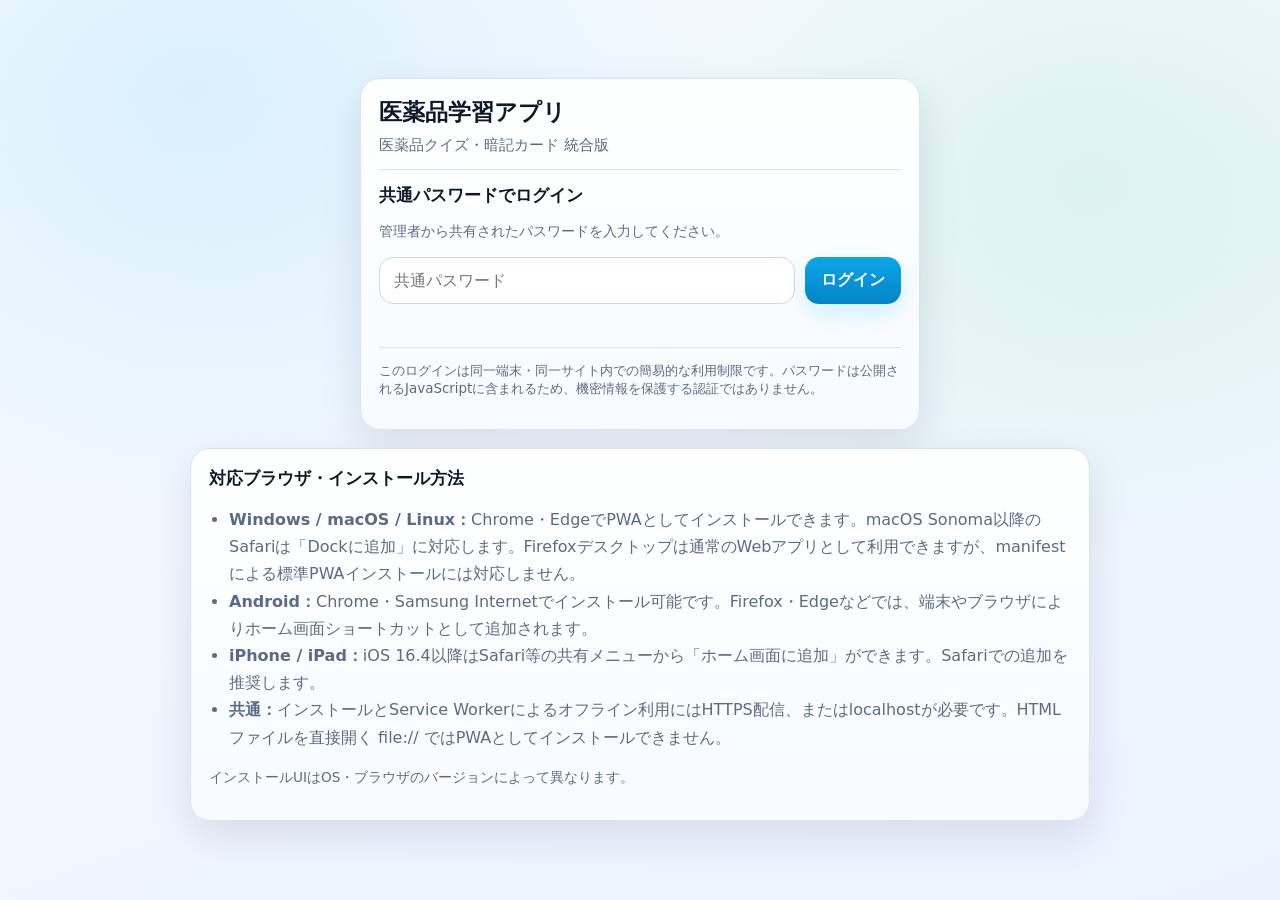
==== 1.indel.html @ 428352ac "医薬品学習アプリ v1.2.2リリース 仕様変更 -暗記カード、クイズアプリの統合 -PWA形式に変更（Android, Win12, IPhone, MacBook対応） -パスワード機能実装" ====
<!DOCTYPE html>
<html lang="ja">
<head>
  <meta charset="UTF-8">
  <meta name="viewport" content="width=device-width, initial-scale=1.0, viewport-fit=cover">
  <meta name="theme-color" content="#0ea5e9">
  <meta name="apple-mobile-web-app-capable" content="yes">
  <meta name="apple-mobile-web-app-status-bar-style" content="default">
  <meta name="apple-mobile-web-app-title" content="医薬品学習">
  <meta name="mobile-web-app-capable" content="yes">
  <link rel="manifest" href="./manifest.json">
  <link rel="icon" href="./icons/icon.svg" type="image/svg+xml">
  <link rel="apple-touch-icon" href="./icons/apple-touch-icon.png">
  <link rel="stylesheet" href="./2.style.css">
  <title>医薬品学習アプリ</title>
</head>
<body>
<div class="app">
  <section id="loginScreen" class="screen active">
    <div class="card loginCard">
      <div class="brand">
        <h1>医薬品学習アプリ</h1>
        <p>医薬品クイズ・暗記カード 統合版</p>
      </div>
      <div class="divider"></div>
      <h2>共通パスワードでログイン</h2>
      <p class="sub">管理者から共有されたパスワードを入力してください。</p>
      <form id="loginForm" class="loginForm">
        <input id="commonPassword" type="password" autocomplete="current-password" placeholder="共通パスワード" required>
        <button class="btn" type="submit">ログイン</button>
      </form>
      <p id="loginError" class="loginError" role="alert"></p>
      <p id="passwordSetupNotice" class="footerNote"></p>
      <div class="divider"></div>
      <p class="tiny">このログインは同一端末・同一サイト内での簡易的な利用制限です。パスワードは公開されるJavaScriptに含まれるため、機密情報を保護する認証ではありません。</p>
    </div>
    <div class="card browserCard">
      <h2>対応ブラウザ・インストール方法</h2>
      <ul>
        <li><b>Windows / macOS / Linux：</b>Chrome・EdgeでPWAとしてインストールできます。macOS Sonoma以降のSafariは「Dockに追加」に対応します。Firefoxデスクトップは通常のWebアプリとして利用できますが、manifestによる標準PWAインストールには対応しません。</li>
        <li><b>Android：</b>Chrome・Samsung Internetでインストール可能です。Firefox・Edgeなどでは、端末やブラウザによりホーム画面ショートカットとして追加されます。</li>
        <li><b>iPhone / iPad：</b>iOS 16.4以降はSafari等の共有メニューから「ホーム画面に追加」ができます。Safariでの追加を推奨します。</li>
        <li><b>共通：</b>インストールとService Workerによるオフライン利用にはHTTPS配信、またはlocalhostが必要です。HTMLファイルを直接開く file:// ではPWAとしてインストールできません。</li>
      </ul>
      <p class="footerNote">インストールUIはOS・ブラウザのバージョンによって異なります。</p>
    </div>
  </section>

  <div id="workspace" class="hidden">
    <header>
      <div class="brand">
        <h1>医薬品学習アプリ</h1>
        <p>医薬品クイズ・暗記カード 統合版</p>
      </div>
      <div class="headerActions">
        <span class="pill">PWA / オフライン対応</span>
        <button class="btn secondary small hidden" id="installBtn" type="button">アプリをインストール</button>
        <button class="btn secondary small" id="logoutBtn" type="button">ログアウト</button>
      </div>
    </header>

    <section id="modeScreen" class="screen active">
      <div class="card" style="margin-bottom:16px">
        <h2>学習モードを選択</h2>
        <p class="sub">利用するモードを選択してください。次の共通メニューでデータと出題設定を行います。</p>
      </div>
      <div class="grid">
        <div class="card modeCard">
          <div><div class="modeIcon">✍️</div><h2 style="margin-top:8px">医薬品クイズ</h2><p>販売名・一般名・薬効の関係を入力解答で確認します。正誤判定、結果集計、誤答復習、学習履歴に対応します。</p></div>
          <button class="btn" id="chooseQuizBtn" type="button">医薬品クイズを選択</button>
        </div>
        <div class="card modeCard">
          <div><div class="modeIcon">🗂️</div><h2 style="margin-top:8px">暗記カード</h2><p>カードをタップして表裏を切り替えます。前後移動、ブックマーク、色分け、保存済みカードだけの学習に対応します。</p></div>
          <button class="btn success" id="chooseFlashBtn" type="button">暗記カードを選択</button>
        </div>
      </div>
      <p class="footerNote">学習補助用アプリです。医療・調剤などの実務では、必ず公的資料や最新の製品資料で再確認してください。</p>
    </section>

    <section id="menuScreen" class="screen">
      <div class="menuToolbar">
        <div><span class="badge" id="modeBadge">医薬品クイズ</span><h2 style="margin-top:8px">共通メニュー・学習設定</h2></div>
        <button class="btn secondary" id="changeModeBtn" type="button">モード選択へ戻る</button>
      </div>
      <div class="grid">
        <div class="card">
          <h2>データ入力</h2>
          <p class="sub">「販売名,一般名,薬効」を1行ずつ入力してください。複数の薬剤は改行で区切ります。3列は半角カンマで区切ります。</p>
          <textarea id="sharedDataInput" placeholder="例：\n商品名A,一般名A,薬効A\n商品名B,一般名B,薬効B"></textarea>
          <div class="row status">
            <span class="muted" id="loadStatus">未読み込み</span>
            <button class="btn secondary" id="loadDataBtn" type="button">読み込む</button>
            <button class="btn secondary" id="loadJsonBtn" type="button">JSONを読み込む</button>
            <input class="inlineFile" id="jsonDataFile" type="file" accept=".json,application/json">
          </div>
        </div>
        <div class="card">
          <h2>共通の出題設定</h2>
          <p class="sub">出題したい方向を1つ以上選択してください。選択したパターンを混ぜて出題します。</p>
          <div class="checklist" id="patternList">
            <label class="check"><input type="checkbox" value="sales_to_generic" checked><div><b>販売名 → 一般名</b><span>販売名から一般名を答える</span></div></label>
            <label class="check"><input type="checkbox" value="generic_to_sales" checked><div><b>一般名 → 販売名</b><span>一般名から販売名を答える</span></div></label>
            <label class="check"><input type="checkbox" value="sales_to_effect" checked><div><b>販売名 → 薬効</b><span>販売名から薬効を答える</span></div></label>
            <label class="check"><input type="checkbox" value="effect_to_sales" checked><div><b>薬効 → 販売名</b><span>薬効から販売名を答える</span></div></label>
            <label class="check"><input type="checkbox" value="generic_to_effect" checked><div><b>一般名 → 薬効</b><span>一般名から薬効を答える</span></div></label>
            <label class="check"><input type="checkbox" value="effect_to_generic" checked><div><b>薬効 → 一般名</b><span>薬効から一般名を答える</span></div></label>
          </div>
          <div id="flashcardOnlySetting" class="hidden">
            <div class="divider"></div>
            <label class="check"><input type="checkbox" id="bookmarkedOnly"><div><b>ブックマークしたものだけ見る</b><span>暗記カードで保存済みカードのみを出題します</span></div></label>
          </div>
          <div class="divider"></div>
          <button class="btn success" id="startModeBtn" type="button" style="width:100%">学習を開始</button>
          <p class="footerNote">重複するデータ行は自動で除外されます。このアプリは学習補助用です。</p>
        </div>
      </div>

      <div class="grid" style="margin-top:16px">
        <div class="card">
          <div class="spaced"><h2>ブックマーク一覧</h2><span class="badge bookmarked" id="bookmarkCount">0件</span></div>
          <div class="row" style="margin-bottom:10px"><button class="btn secondary" id="toggleBookmarksBtn" type="button">表示 / 非表示</button><button class="btn secondary" id="clearBookmarksBtn" type="button">ブックマークを消去</button></div>
          <div id="bookmarkList" class="list"></div>
        </div>
        <div class="card">
          <div class="spaced"><h2>直近の誤答</h2><span class="badge warn" id="wrongCount">0件</span></div>
          <div class="row" style="margin-bottom:10px">
            <button class="btn secondary" id="toggleWrongsBtn" type="button">表示 / 非表示</button>
            <button class="btn secondary" id="exportWrongCsvBtn" type="button">誤答CSV出力</button>
            <button class="btn secondary" id="clearWrongsBtn" type="button">誤答一覧を消去</button>
          </div>
          <div id="wrongList" class="list"></div>
          <p class="tiny">CSV項目：誤答日時・出題形式・問題・正答・入力内容</p>
        </div>
      </div>
      <div class="card" style="margin-top:16px">
        <div class="spaced"><h2>クイズの学習履歴</h2><button class="btn secondary" id="clearHistoryBtn" type="button">履歴を消去</button></div>
        <p class="sub">医薬品クイズで解いた結果を記録します。最新10件を表示します。</p>
        <div id="historyList" class="list"></div>
      </div>
      <div class="card" style="margin-top:16px">
        <h2>操作方法</h2>
        <p class="sub" id="usageText">選択したモードの操作方法を表示します。</p>
        <p class="footerNote">薬剤データはこの端末内で処理します。医薬品情報は改訂されるため、実務上の判断には必ず最新の公的資料・添付文書等を使用してください。</p>
      </div>
    </section>

    <section id="quizFrameWrap" class="frameWrap"><iframe id="quizFrame" class="appFrame" title="医薬品クイズ"></iframe></section>
    <section id="flashFrameWrap" class="frameWrap"><iframe id="flashFrame" class="appFrame" title="暗記カード"></iframe></section>
  </div>
</div>
<script src="./data/config.js"></script>
<script src="./database.js"></script>
<script src="./3.app.js" defer></script>
</body>
</html>
---- 2.style.css ----
:root{--bg0:#f7fbff;--bg1:#eaf3ff;--card:#fff;--line:#d7e4f5;--text:#0f172a;--muted:#5b6b84;--accent:#0ea5e9;--green:#22c55e;--warn:#f59e0b;--danger:#ef4444;--shadow:0 16px 42px rgba(15,23,42,.10);--r:20px}
*{box-sizing:border-box}html,body{min-height:100%;margin:0}body{font-family:"Hiragino Maru Gothic ProN","Yu Gothic UI",Meiryo,system-ui,-apple-system,BlinkMacSystemFont,sans-serif;color:var(--text);background:radial-gradient(1000px 800px at 15% 10%,rgba(14,165,233,.12),transparent 55%),radial-gradient(900px 700px at 85% 20%,rgba(34,197,94,.10),transparent 55%),linear-gradient(160deg,var(--bg0),var(--bg1));}
.app{max-width:1200px;margin:0 auto;padding:24px 16px 36px}header{display:flex;align-items:center;justify-content:space-between;gap:16px;margin-bottom:18px;flex-wrap:wrap}.brand h1{margin:0;font-size:1.5rem}.brand p{margin:5px 0 0;color:var(--muted);font-size:.92rem}.pill{display:inline-flex;padding:9px 13px;border:1px solid var(--line);border-radius:999px;background:#ffffffb8;color:var(--muted);font-size:.84rem}
.screen{display:none}.screen.active{display:block}.grid{display:grid;grid-template-columns:repeat(auto-fit,minmax(min(100%,320px),1fr));gap:16px}.card{background:linear-gradient(180deg,#fffffff5,#f8fbfff5);border:1px solid var(--line);border-radius:var(--r);padding:18px;box-shadow:var(--shadow)}.card h2,.card h3{margin:0 0 12px;font-size:1.05rem}.sub{color:var(--muted);font-size:.9rem;line-height:1.7;margin:0 0 12px}.muted{color:var(--muted)}.tiny{font-size:.84rem;color:var(--muted)}
textarea{width:100%;min-height:210px;resize:vertical;border:1px solid #cbd9ea;border-radius:14px;background:#fff;color:var(--text);outline:none;padding:14px;font:inherit;line-height:1.6}textarea:focus{border-color:#0ea5e9;box-shadow:0 0 0 4px #0ea5e91a}.row{display:flex;flex-wrap:wrap;gap:10px;align-items:center}.spaced{display:flex;justify-content:space-between;gap:10px;align-items:center;flex-wrap:wrap}.btn{appearance:none;border:0;cursor:pointer;padding:12px 16px;border-radius:14px;color:#fff;font-weight:750;background:linear-gradient(180deg,#0ea5e9,#0284c7);box-shadow:0 10px 24px #0ea5e929;font:inherit;font-weight:700}.btn.secondary{background:linear-gradient(180deg,#fff,#f3f7fc);color:var(--text);box-shadow:none;border:1px solid #d5e3f3}.btn.success{background:linear-gradient(180deg,#22c55e,#16a34a)}.btn.warn{background:linear-gradient(180deg,#f59e0b,#d97706)}.btn.danger{background:linear-gradient(180deg,#ef4444,#dc2626)}.btn:disabled{opacity:.42;cursor:not-allowed}.modeCard{display:flex;flex-direction:column;min-height:230px;justify-content:space-between;gap:18px}.modeIcon{font-size:2.2rem}.modeCard p{color:var(--muted);line-height:1.7;margin:0}.checklist{display:grid;grid-template-columns:repeat(auto-fit,minmax(min(100%,220px),1fr));gap:10px}.check{display:flex;gap:10px;align-items:flex-start;border:1px solid #d8e5f4;border-radius:14px;padding:12px;background:#fff;cursor:pointer}.check input{margin-top:4px;transform:scale(1.08)}.check b{display:block;margin-bottom:4px}.check span{color:var(--muted);font-size:.88rem;line-height:1.45}.divider{height:1px;background:var(--line);margin:14px 0}.badge{display:inline-flex;align-items:center;gap:8px;padding:6px 10px;border-radius:999px;background:#eff8ff;border:1px solid #d6ebff;color:#0c6b99;font-size:.82rem}.badge.warn{background:#fff7e6;border-color:#ffe0a8;color:#9a6700}.badge.bookmarked{background:#fff7e6;border-color:#ffe0a8;color:#8a5800}.badge.good{background:#ecfdf3;border-color:#c9f2d9;color:#0f7a36}.badge.bad{background:#fff1f2;border-color:#ffd2d8;color:#c02626}.list{display:flex;flex-direction:column;gap:10px}.item{padding:12px 13px;border-radius:14px;background:#fff;border:1px solid #dbe7f3}.itemTop{display:flex;justify-content:space-between;gap:10px;flex-wrap:wrap;align-items:center}.itemTitle{font-weight:800}.itemMeta{color:var(--muted);font-size:.88rem;margin-top:6px;line-height:1.55}.dot{width:10px;height:10px;border-radius:999px;display:inline-block}.dot.amber{background:#f59e0b}.dot.emerald{background:#22c55e}.dot.sky{background:#0ea5e9}.dot.violet{background:#8b5cf6}.dot.rose{background:#f43f5e}.dot.slate{background:#64748b}.footerNote{margin-top:10px;color:var(--muted);font-size:.85rem;line-height:1.6}.menuToolbar{display:flex;align-items:center;justify-content:space-between;gap:12px;flex-wrap:wrap;margin-bottom:16px}.menuToolbar h2{margin:0;font-size:1.15rem}.toggle{margin:0;display:inline-flex;align-items:center;gap:8px;color:var(--muted);font-size:.9rem}.status{margin-top:10px}.frameWrap{display:none;width:100%;min-height:70vh}.frameWrap.active{display:block}.appFrame{display:block;width:100%;height:calc(100dvh - 12px);min-height:650px;border:0;border-radius:18px;background:transparent}.hintLine{margin:10px 0 0;color:var(--muted);font-size:.84rem;line-height:1.6}.sectionHeading{margin:18px 0 10px;font-size:1.02rem}.hidden{display:none!important}
@media(max-width:640px){.app{padding:16px 10px 24px}.brand h1{font-size:1.25rem}.card{padding:15px}.appFrame{height:calc(100dvh - 4px);min-height:600px}.modeCard{min-height:200px}}

.loginCard{max-width:560px;margin:6vh auto 18px}
.loginCard h1{margin:0 0 8px;font-size:1.45rem}
.loginForm{display:flex;gap:10px;flex-wrap:wrap;margin-top:14px}
.loginForm input{flex:1;min-width:190px;border:1px solid #cbd9ea;border-radius:14px;padding:13px 14px;font:inherit}
.loginError{min-height:1.4em;color:#b91c1c;font-size:.9rem;margin:8px 0 0}
.browserCard{max-width:900px;margin:0 auto 24px}
.browserCard ul{padding-left:1.25rem;line-height:1.7;color:var(--muted)}
.headerActions{display:flex;gap:8px;align-items:center;flex-wrap:wrap}
.appFrame{height:calc(100dvh - 12px);min-height:650px}
.btn.small{padding:8px 12px;font-size:.88rem}
.inlineFile{display:none}
@media(max-width:640px){.loginCard{margin:3vh auto 14px}.loginForm{flex-direction:column}.loginForm .btn{width:100%}.headerActions{width:100%}}
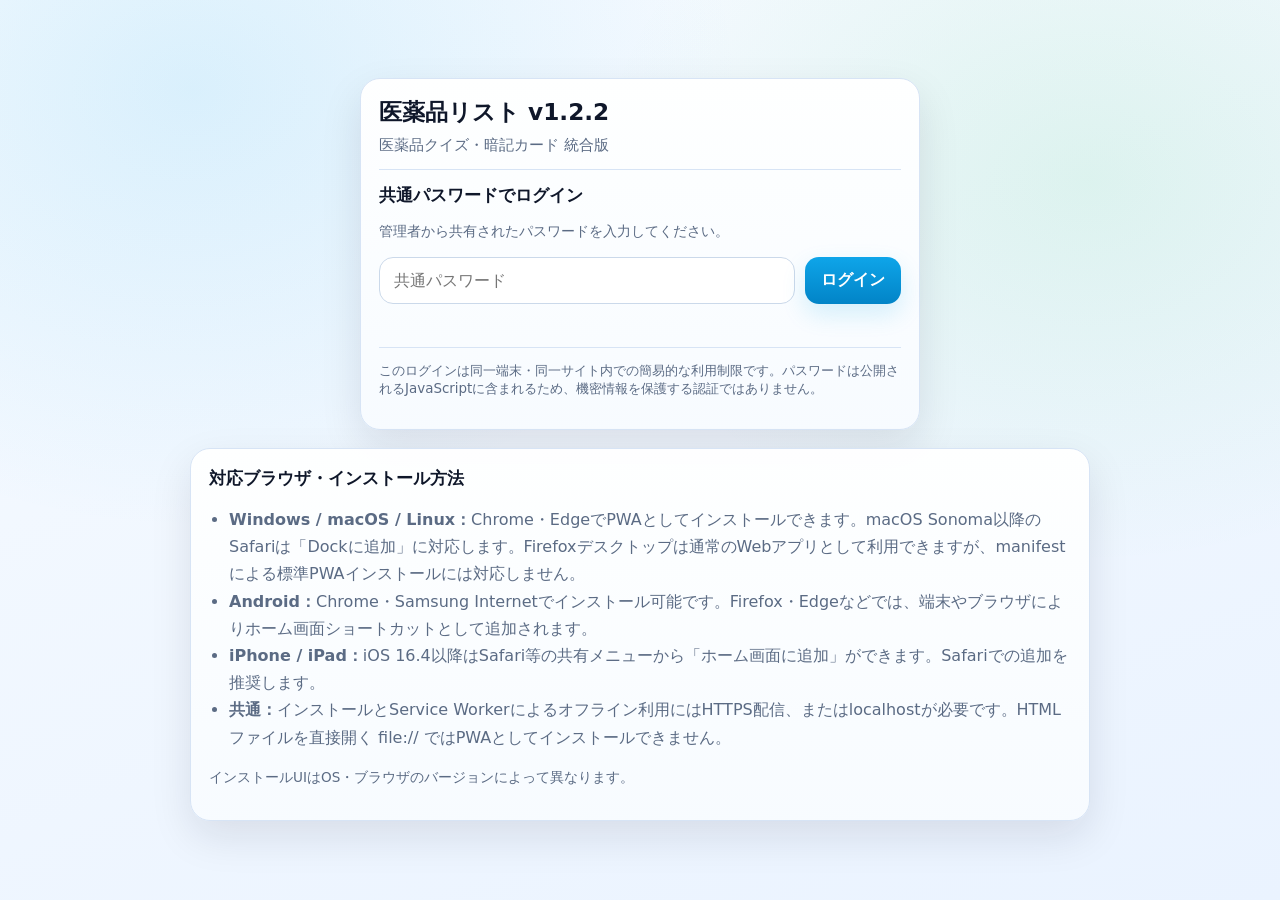
==== commit 4300074c: "Add files via upload" ====
--- a/1.indel.html
+++ b/1.indel.html
@@ -6,20 +6,20 @@
   <meta name="theme-color" content="#0ea5e9">
   <meta name="apple-mobile-web-app-capable" content="yes">
   <meta name="apple-mobile-web-app-status-bar-style" content="default">
-  <meta name="apple-mobile-web-app-title" content="医薬品学習">
+  <meta name="apple-mobile-web-app-title" content="医薬品リスト">
   <meta name="mobile-web-app-capable" content="yes">
   <link rel="manifest" href="./manifest.json">
   <link rel="icon" href="./icons/icon.svg" type="image/svg+xml">
   <link rel="apple-touch-icon" href="./icons/apple-touch-icon.png">
   <link rel="stylesheet" href="./2.style.css">
-  <title>医薬品学習アプリ</title>
+  <title>医薬品リスト v1.2.2</title>
 </head>
 <body>
 <div class="app">
   <section id="loginScreen" class="screen active">
     <div class="card loginCard">
       <div class="brand">
-        <h1>医薬品学習アプリ</h1>
+        <h1>医薬品リスト v1.2.2</h1>
         <p>医薬品クイズ・暗記カード 統合版</p>
       </div>
       <div class="divider"></div>
@@ -49,7 +49,7 @@
   <div id="workspace" class="hidden">
     <header>
       <div class="brand">
-        <h1>医薬品学習アプリ</h1>
+        <h1>医薬品リスト v1.2.2</h1>
         <p>医薬品クイズ・暗記カード 統合版</p>
       </div>
       <div class="headerActions">
